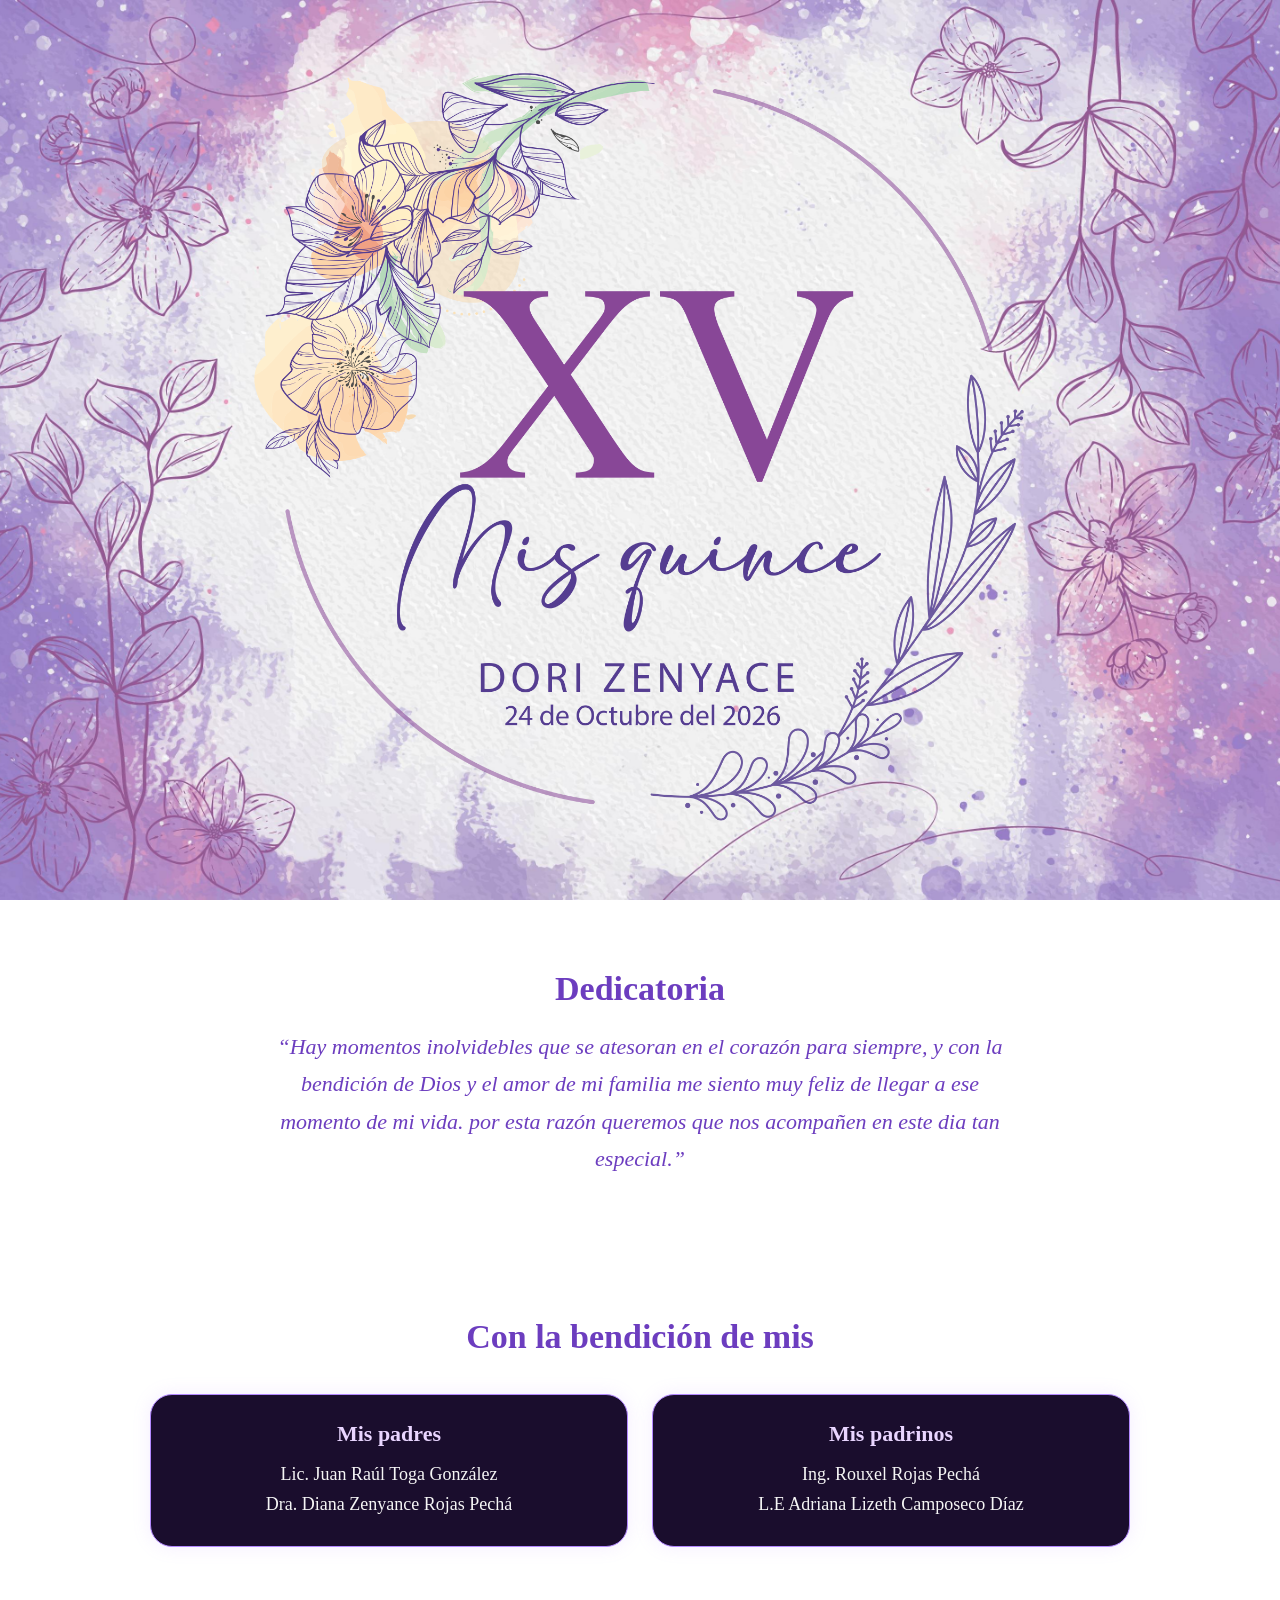
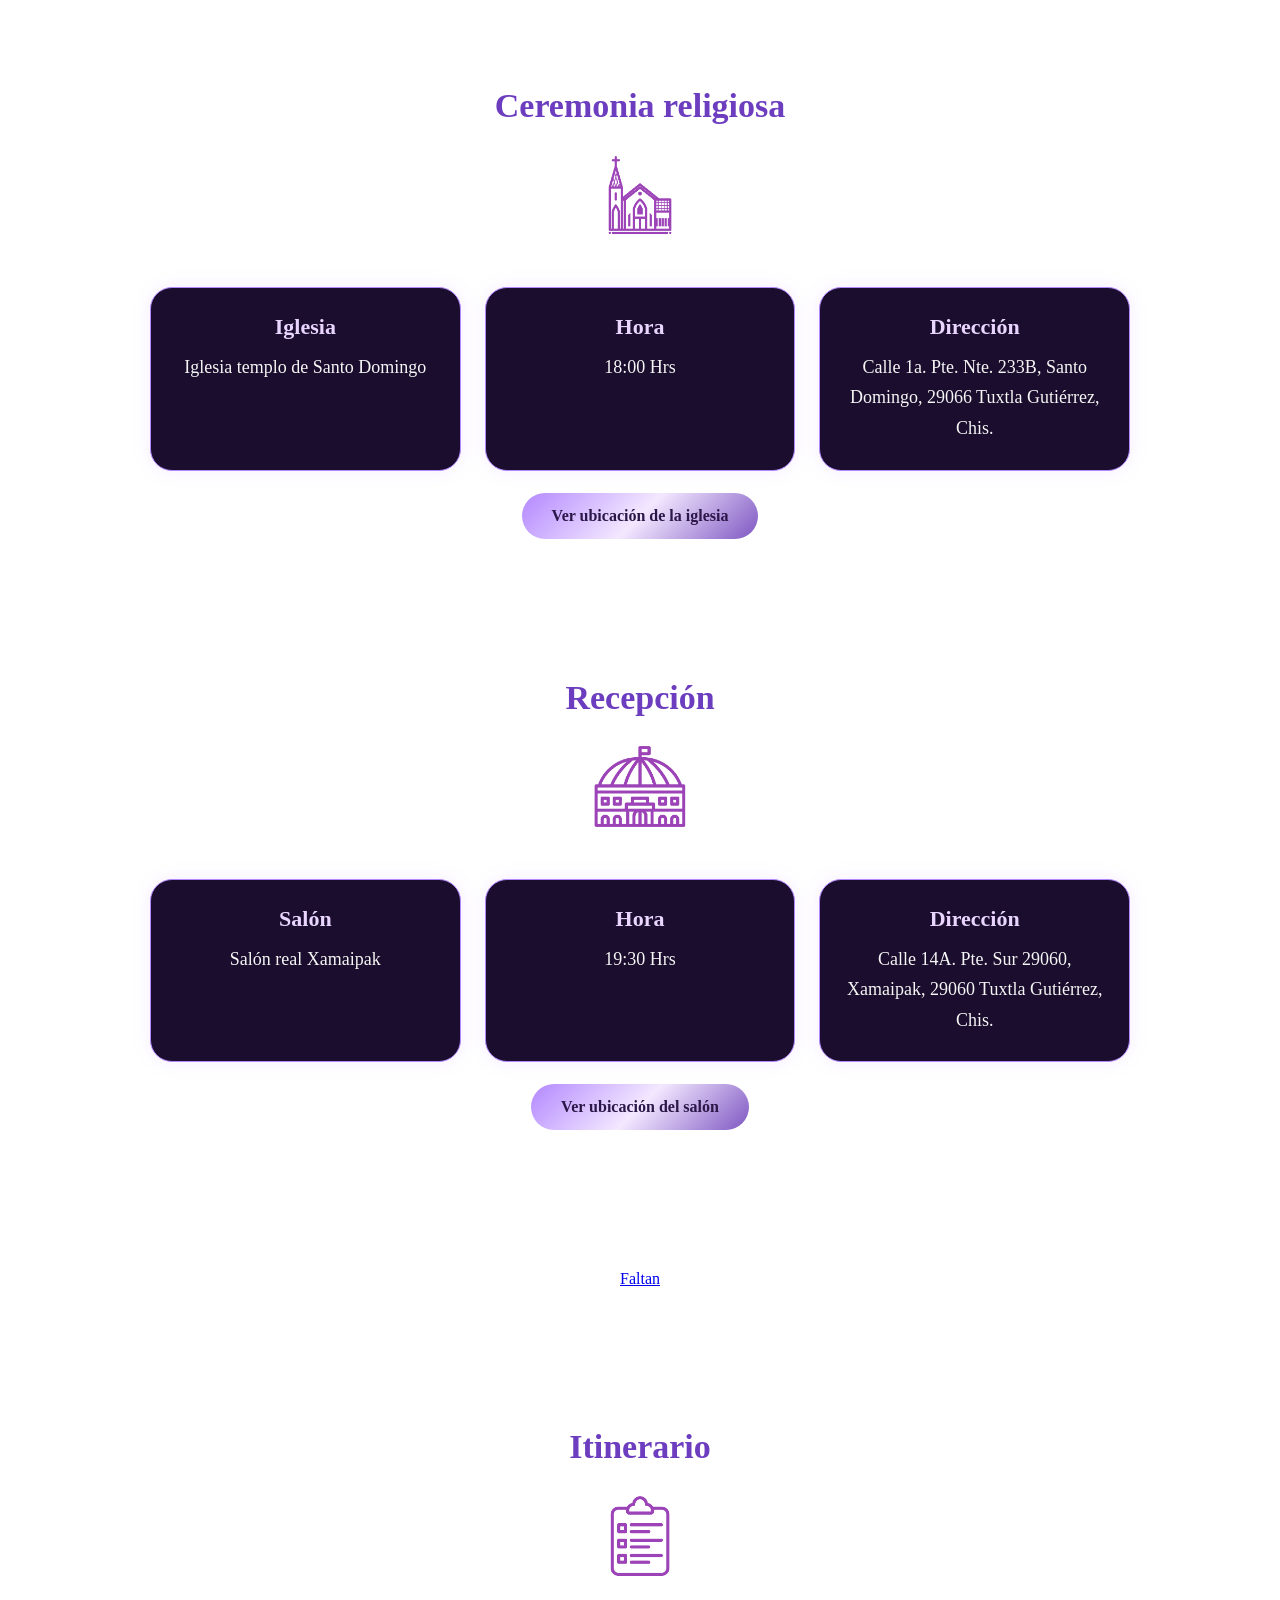
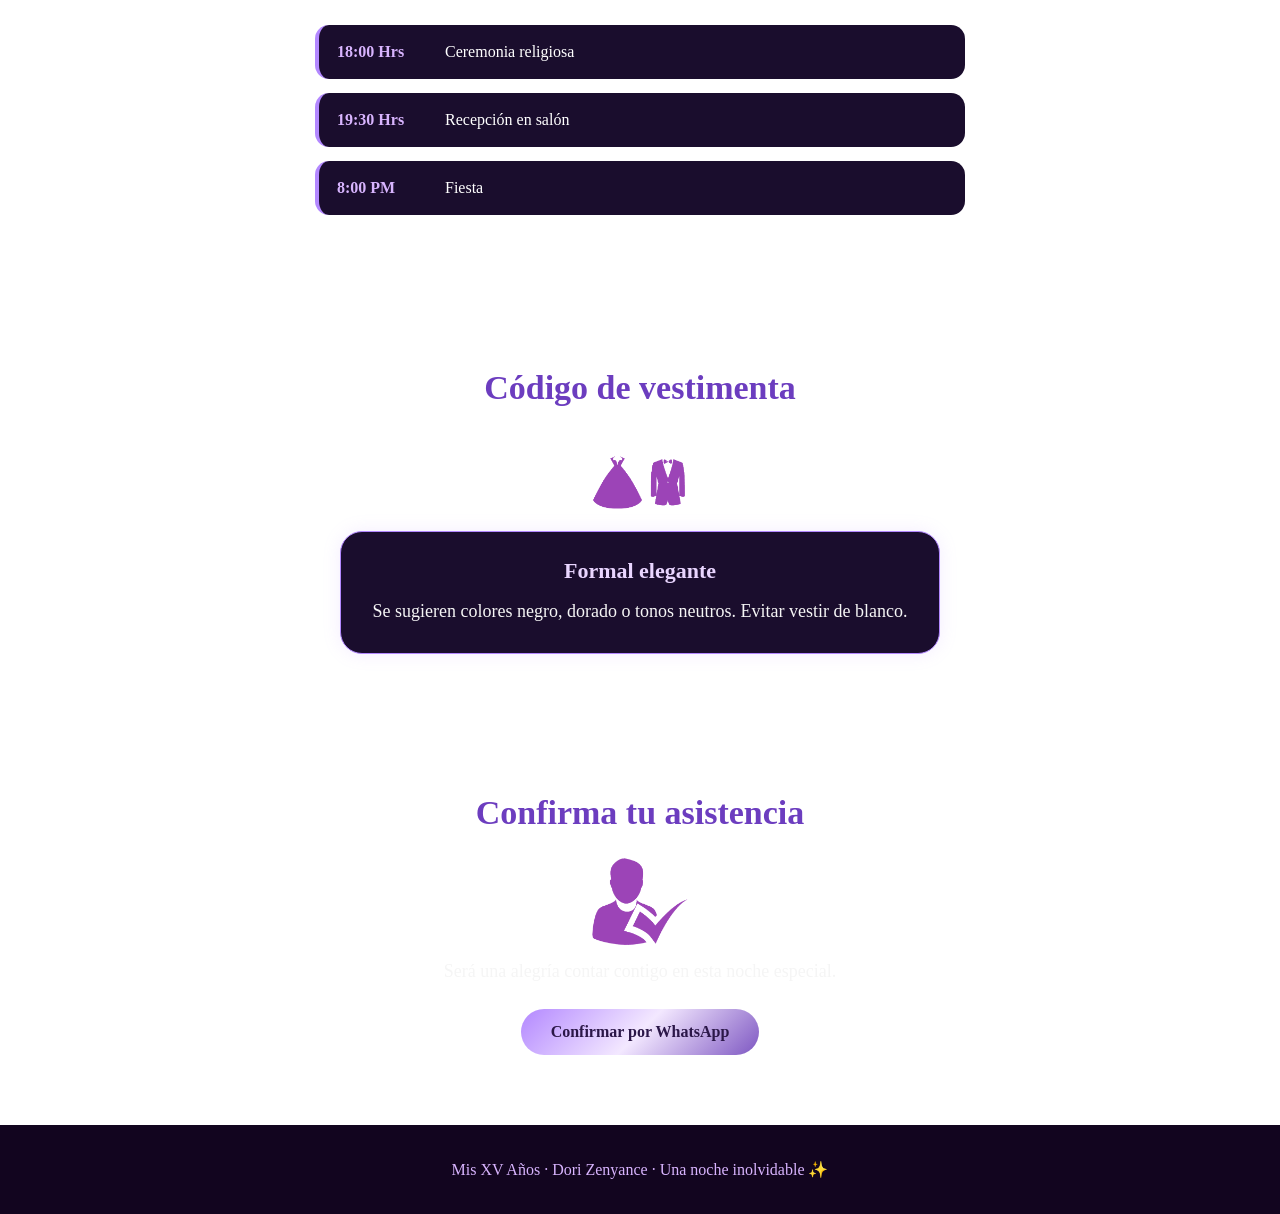
==== otra invitacion.html @ 2883765b "Add files via upload" ====
<!DOCTYPE html>
<html lang="es">
<head>
  <meta charset="UTF-8" />
  <meta name="viewport" content="width=device-width, initial-scale=1.0" />
  <title>Mis XV Años</title>
  <link rel="stylesheet" type="text/css" href="styles.css">
  <style>

    * {
      margin: 0;
      padding: 0;
      box-sizing: border-box;
    }

    body {
      font-family: Georgia, serif;
      color: white;
      overflow-x: hidden;
    }

    .envelope-screen {
      min-height: 100vh;
      display: flex;
      align-items: center;
      justify-content: center;
      text-align: center;
      padding: 30px;
    }



    .seal {
      position: absolute;
      top: 90px;
      left: 50%;
      transform: translateX(-50%);
      width: 70px;
      height: 70px;
      border-radius: 50%;
      background: linear-gradient(135deg, #b388ff, #f3e8ff, #7e57c2);
      color: #2b1748;
      display: flex;
      align-items: center;
      justify-content: center;
      font-weight: bold;
      z-index: 2;
      box-shadow: 0 0 18px rgba(179,136,255,.8);
    }

    .open-text {
      margin-top: 30px;
      color: #6C3DBF;
      letter-spacing: 2px;
    }


    .invitation.show {
      display: block;
    }
    .hero {
      min-height: 100vh;
      background:
        linear-gradient(rgba(43,23,72,.65), rgba(18,5,31,.9)),
      background-size: cover;
      background-position: center;
      display: flex;
      align-items: center;
      justify-content: center;
      padding: 35px;
      text-align: center;
    }

    .card {
      border: 1px solid #b388ff;
      border-radius: 28px;
      padding: 45px 28px;
      max-width: 620px;
      width: 100%;
      background: rgba(24,10,42,.78);
      box-shadow: 0 0 35px rgba(179,136,255,.35);
    }

    .subtitle {
      color: #6C3DBF;
      letter-spacing: 4px;
      text-transform: uppercase;
      font-size: 14px;
      margin-bottom: 16px;
    }

    h1 {
      color: #6C3DBF;
      font-size: 56px;
      margin-bottom: 12px;
    }

    .name {
      font-size: 36px;
      margin-bottom: 18px;
    }

    .date {
      color: #6C3DBF;
      font-size: 20px;
      margin-bottom: 22px;
    }

    section {
      padding: 70px 25px;
      text-align: center;
    }

    h2 {
      color: #6C3DBF;
      font-size: 34px;
      margin-bottom: 20px;
    }

    p {
      max-width: 720px;
      margin: auto;
      line-height: 1.7;
      font-size: 18px;
      color: #f5f5f5;
    }

    .quote {
      font-style: italic;
      color: #6C3DBF;
      font-size: 22px;
      max-width: 760px;
    }

    .grid {
      display: grid;
      grid-template-columns: repeat(auto-fit, minmax(230px, 1fr));
      gap: 24px;
      max-width: 980px;
      margin: 38px auto 0;
    }

    .box {
      background: #1a0d2d;
      border: 1px solid #b388ff;
      border-radius: 22px;
      padding: 26px;
      box-shadow: 0 0 18px rgba(179,136,255,.15);
    }

    .box h3 {
      color: #e9d5ff;
      margin-bottom: 12px;
      font-size: 22px;
    }

    .btn {
      display: inline-block;
      margin-top: 22px;
      padding: 14px 30px;
      background: linear-gradient(135deg, #b388ff, #f3e8ff, #7e57c2);
      color: #2b1748;
      text-decoration: none;
      border-radius: 40px;
      font-weight: bold;
      transition: .3s;
    }

    .btn:hover {
      transform: scale(1.05);
      box-shadow: 0 0 20px rgba(179,136,255,.75);
    }

    .itinerary {
      max-width: 650px;
      margin: 35px auto 0;
      text-align: left;
    }

    .item {
      display: flex;
      gap: 18px;
      padding: 18px;
      margin-bottom: 14px;
      background: #1a0d2d;
      border-left: 4px solid #b388ff;
      border-radius: 14px;
    }

    .time {
      color: #d8b4fe;
      font-weight: bold;
      min-width: 90px;
    }

    footer {
      background: #12051f;
      color: #d8b4fe;
      text-align: center;
      padding: 35px 20px;
    }

    @keyframes fadeIn {
      from {
        opacity: 0;
        transform: translateY(25px);
      }
      to {
        opacity: 1;
        transform: translateY(0);
      }
    }

    @media(max-width: 600px) {
      h1 {
        font-size: 42px;
      }

      .name {
        font-size: 30px;
      }

      .envelope-box {
        width: 280px;
        height: 190px;
      }
    }
  </style>
</head>
   
  <main class="invitation" id="invitation">

    <header class="hero">
      <div style="text-align: center;">
    <a href="">
        <img src="nombre.png" alt="Descripción de la imagen" width="800" style="display: inline-block;">
    </a>
</div>
    </header>

    <section>
      <h2>Dedicatoria</h2>
      <p class="quote">
        “Hay momentos inolvidebles que se atesoran en el corazón para siempre, y con la bendición de Dios y el amor de mi familia me siento muy feliz de llegar a ese momento de mi vida.
        por esta razón queremos que nos acompañen en este dia tan especial.”
      </p>
    </section>

    <section>
      <h2>Con la bendición de mis </h2>
      <div class="grid">
        <div class="box">
          <h3>Mis padres</h3>
          <p>Lic. Juan Raúl Toga González</p>
          <p>Dra. Diana Zenyance Rojas Pechá</p>
        </div>

        <div class="box">
          <h3>Mis padrinos</h3>
          <p>Ing. Rouxel Rojas Pechá</p>
          <p>L.E Adriana Lizeth Camposeco Díaz</p>
        </div>
      </div>
    </section>

    <section>
      <h2>Ceremonia religiosa</h2>
      <div style="text-align: center;">
    <a href="">
        <img src="iglesia.png" alt="" width="100" style="display: inline-block;">
    </a>
</div>
      <div class="grid">
        <div class="box">
          <h3>Iglesia</h3>
          <p>Iglesia templo de Santo Domingo</p>
        </div>

        <div class="box">
          <h3>Hora</h3>
          <p>18:00 Hrs</p>
        </div>

        <div class="box">
          <h3>Dirección</h3>
          <p>Calle 1a. Pte. Nte. 233B, Santo Domingo, 29066 Tuxtla Gutiérrez, Chis.</p>
        </div>
      </div>

      <a class="btn" href="https://maps.app.goo.gl/EAvvusQgfJaiR89K9?g_st=aw" target="_blank">
        Ver ubicación de la iglesia
      </a>
    </section>

    <section>
      <h2>Recepción</h2>
      <div style="text-align: center;">
    <a href="">
        <img src="salon.png" alt="" width="100" style="display: inline-block;">
    </a>
</div>
      <div class="grid">
        <div class="box">
          <h3>Salón</h3>
          <p>Salón real Xamaipak</p>
        </div>

        <div class="box">
          <h3>Hora</h3>
          <p>19:30 Hrs</p>
        </div>

        <div class="box">
          <h3>Dirección</h3>
          <p>Calle 14A. Pte. Sur 29060, Xamaipak, 29060 Tuxtla Gutiérrez, Chis.</p>
        </div>
      </div>

      <a class="btn" href="https://maps.app.goo.gl/Gp3e5TRpC778Jdrz5?g_st=aw" target="_blank">
        Ver ubicación del salón
      </a>
    </section>

    <section>
      <script src="https://cdn.logwork.com/widget/countdown.js"></script>
<a href="https://logwork.com/countdown-bkx8" class="countdown-timer" data-timezone="Europe/London" data-language="es" data-textcolor="#6c3dbf" data-date="2026-10-24 18:00" data-background="#6c3dbf" data-digitscolor="#ffffff" data-unitscolor="#6c3dbf">Faltan</a>
      
    </section>

    <section>
   
      <h2>Itinerario</h2>
      <div style="text-align: center;">
    <a href="">
        <img src="itine.png" alt="" width="100" style="display: inline-block;">
    </a>
</div>

      <div class="itinerary">
        <div class="item">
          <div class="time">18:00 Hrs</div>
          <div>Ceremonia religiosa</div>
        </div>

        <div class="item">
          <div class="time">19:30 Hrs</div>
          <div>Recepción en salón</div>
        </div>

        <div class="item">
          <div class="time">8:00 PM</div>
          <div>Fiesta</div>
        </div>
      </div>
    </section>

    <section>
      <h2>Código de vestimenta</h2>
      <div style="text-align: center;">
    <a href="">
        <img src="codigo.png" alt="" width="100" style="display: inline-block;">
    </a>
</div>
      <div class="box" style="max-width: 600px; margin: auto;">
        <h3>Formal elegante</h3>
        <p>
          Se sugieren colores negro, dorado o tonos neutros.
          Evitar vestir de blanco.
        </p>
      </div>
    </section>

    <section>
      <h2>Confirma tu asistencia</h2>
      <div style="text-align: center;">
    <a href="">
        <img src="asitencia.png" alt="" width="100" style="display: inline-block;">
    </a>
</div>
      <p>Será una alegría contar contigo en esta noche especial.</p>

      <a class="btn" href="https://wa.me/9612558043?text=Hola,%20confirmo%20mi%20asistencia%20a%20los%20XV%20años" target="_blank">
        Confirmar por WhatsApp
      </a>
    </section>

    <footer>
      Mis XV Años · Dori Zenyance · Una noche inolvidable ✨
    </footer>

  </main>

  <script>
    function openInvitation() {
      const envelope = document.getElementById("envelope");
      const envelopeScreen = document.getElementById("envelopeScreen");
      const invitation = document.getElementById("invitation");

      envelope.classList.add("open");

      setTimeout(() => {
        envelopeScreen.style.display = "none";
        invitation.classList.add("show");
        window.scrollTo(0, 0);
      }, 1000);
    }
  </script>

</body>
</html>
---- styles.css ----
body{
	background-image: url(img/4045579.jpg);
	 background-size: cover;
    background-position: center;
    background-repeat: no-repeat;
    background-attachment: fixed;
    height: 100vh;
    margin: 0;

}
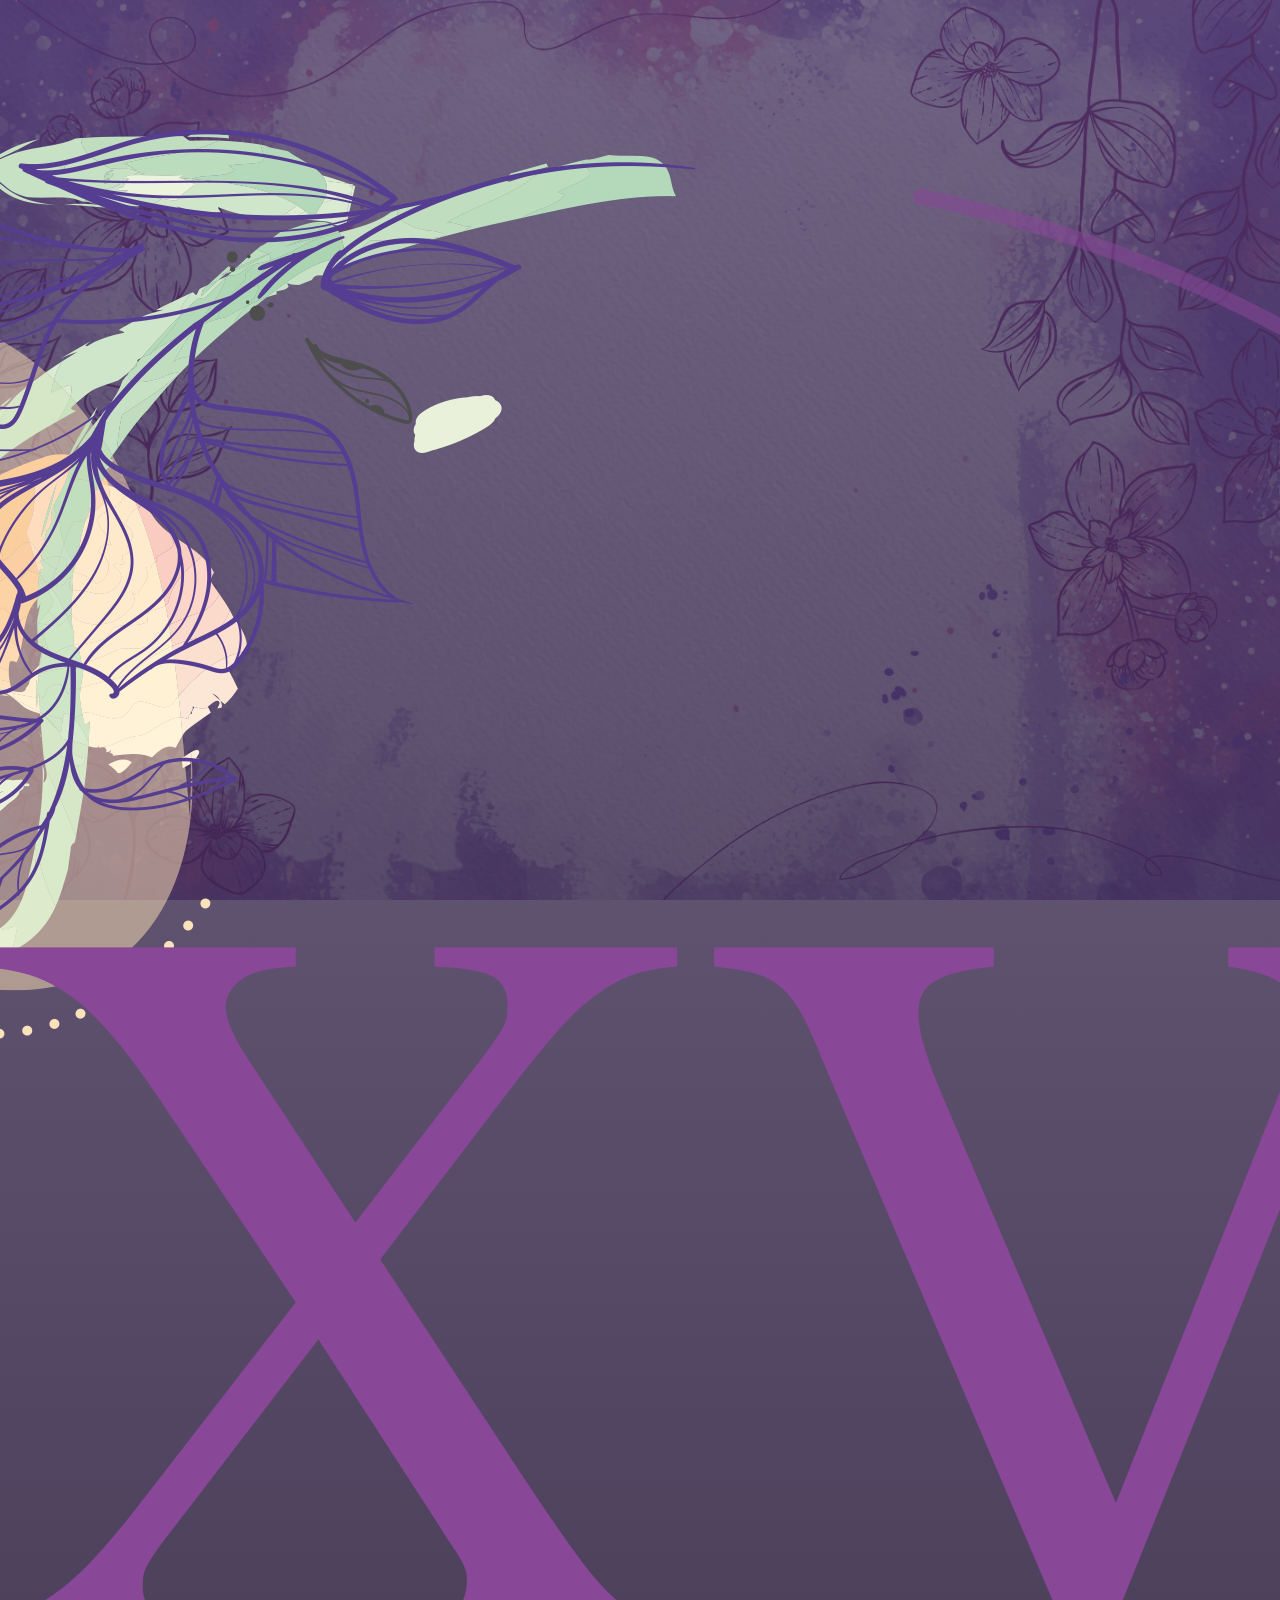
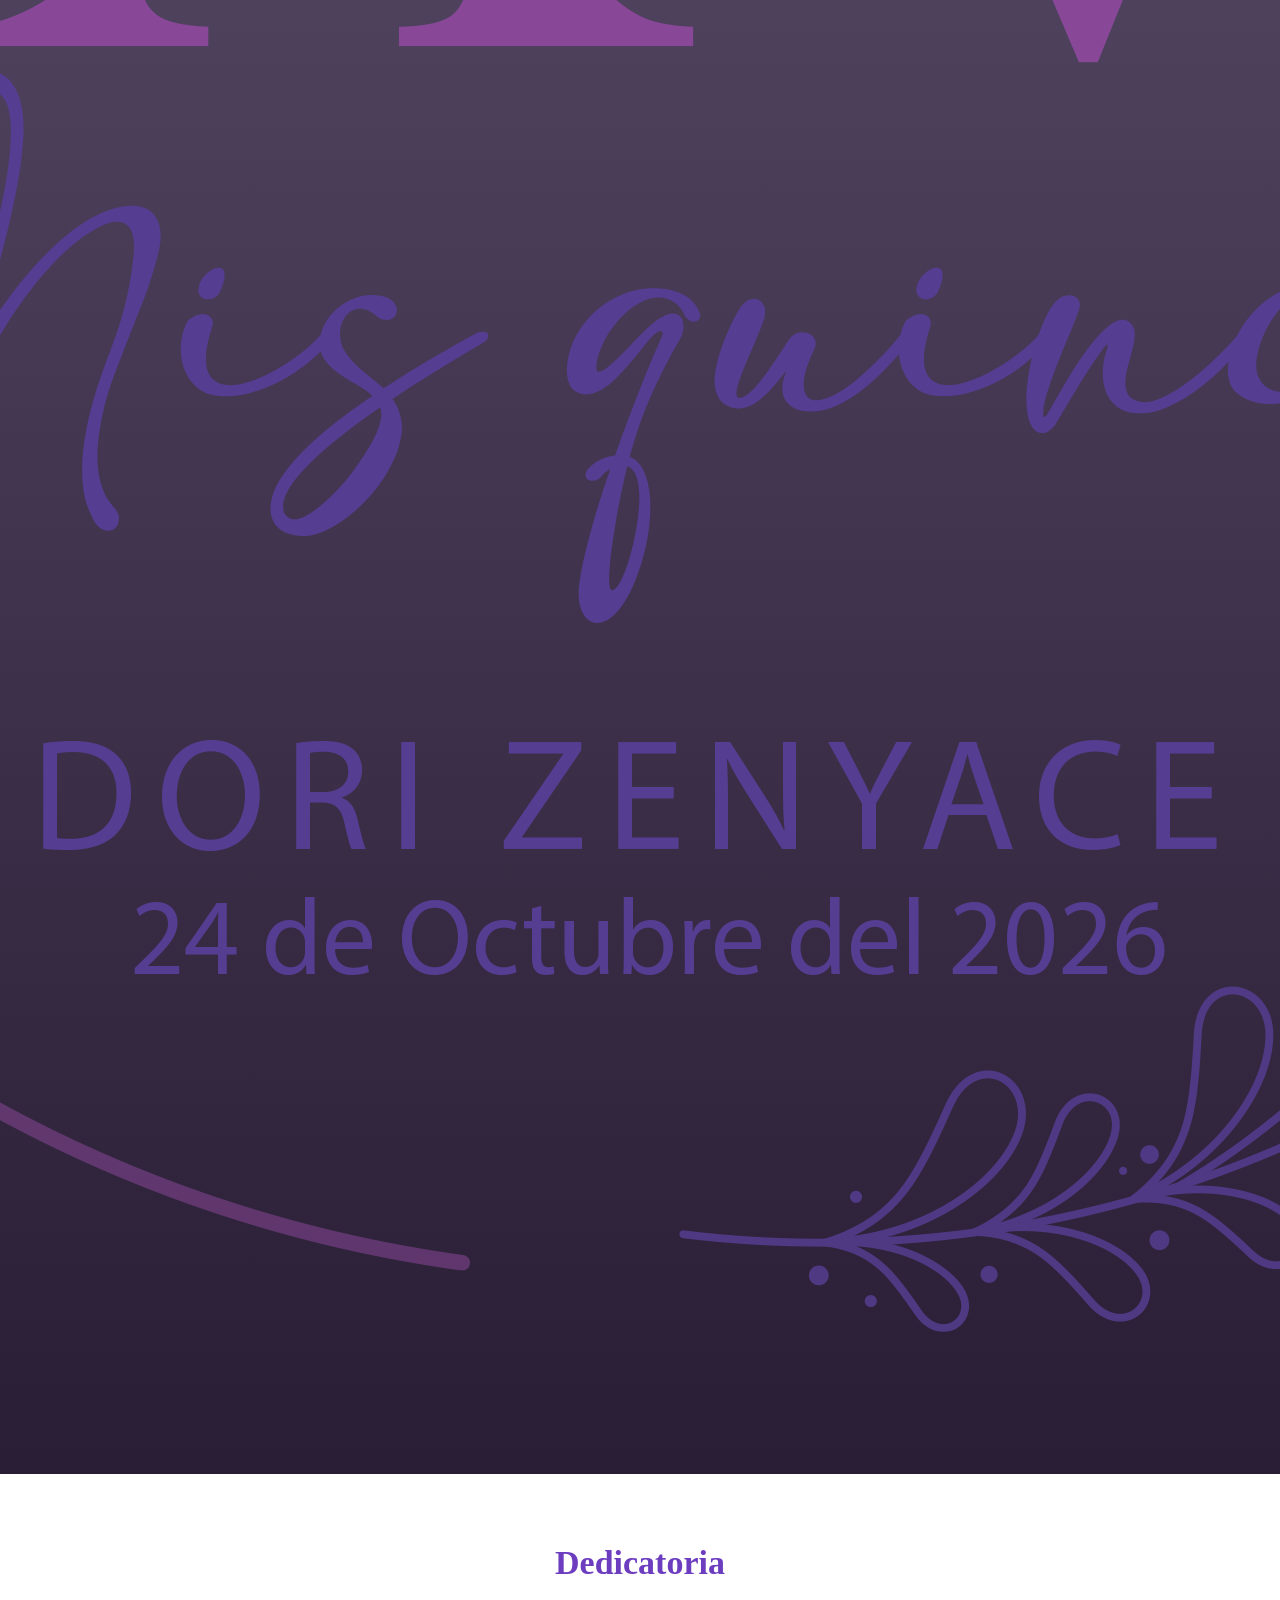
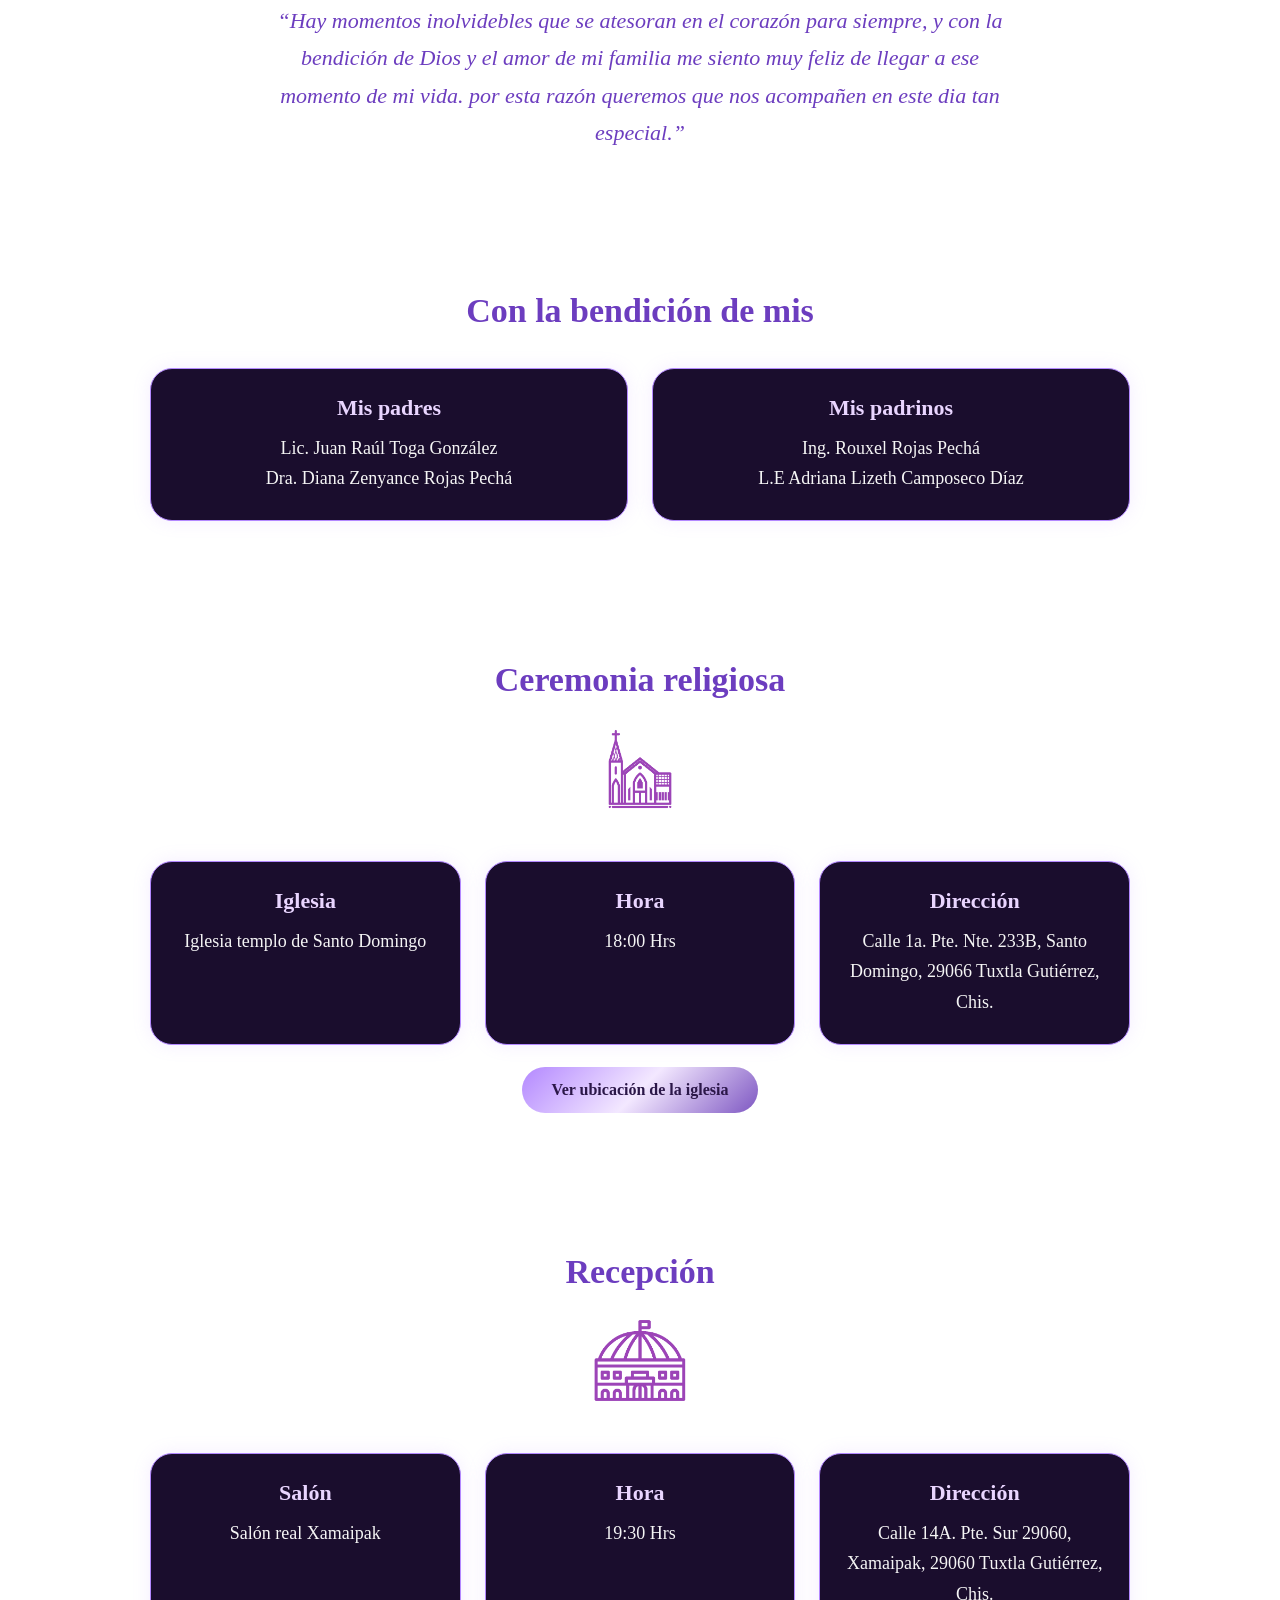
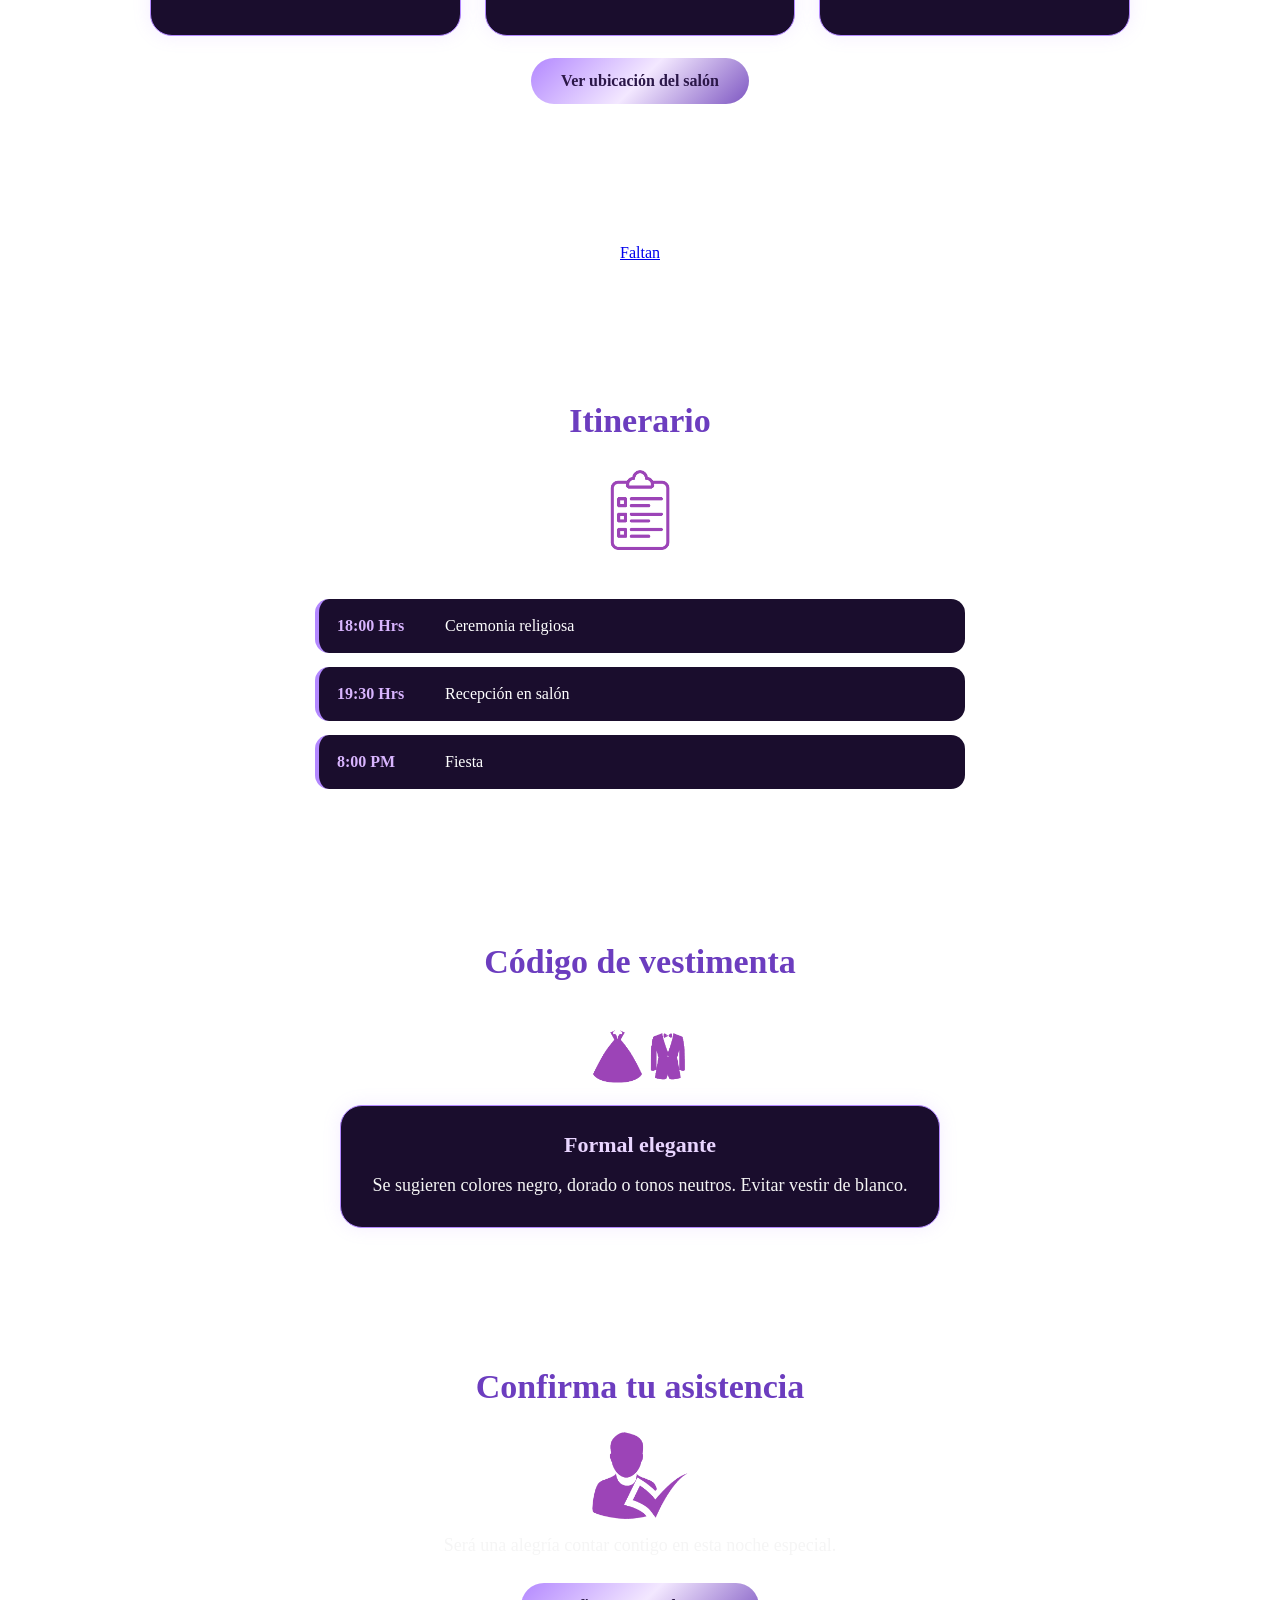
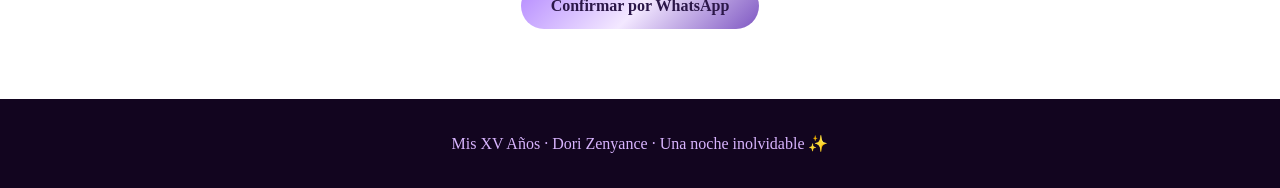
==== commit 05044541: "Update otra invitacion.html" ====
--- a/otra invitacion.html
+++ b/otra invitacion.html
@@ -61,7 +61,7 @@
     .hero {
       min-height: 100vh;
       background:
-        linear-gradient(rgba(43,23,72,.65), rgba(18,5,31,.9)),
+        linear-gradient(rgba(43,23,72,.65), rgba(18,5,31,.9));
       background-size: cover;
       background-position: center;
       display: flex;
@@ -227,13 +227,13 @@
     }
   </style>
 </head>
-   
+<body>
   <main class="invitation" id="invitation">
 
     <header class="hero">
       <div style="text-align: center;">
     <a href="">
-        <img src="nombre.png" alt="Descripción de la imagen" width="800" style="display: inline-block;">
+        <img class="nombre.png" src="nombre.png" alt="Descripción de la imagen" style="display: inline-block;">
     </a>
 </div>
     </header>
@@ -267,7 +267,7 @@
       <h2>Ceremonia religiosa</h2>
       <div style="text-align: center;">
     <a href="">
-        <img src="iglesia.png" alt="" width="100" style="display: inline-block;">
+        <img class="icono" src="iglesia.png" alt="" width="100">
     </a>
 </div>
       <div class="grid">
@@ -407,4 +407,4 @@
   </script>
 
 </body>
-</html>+</html>
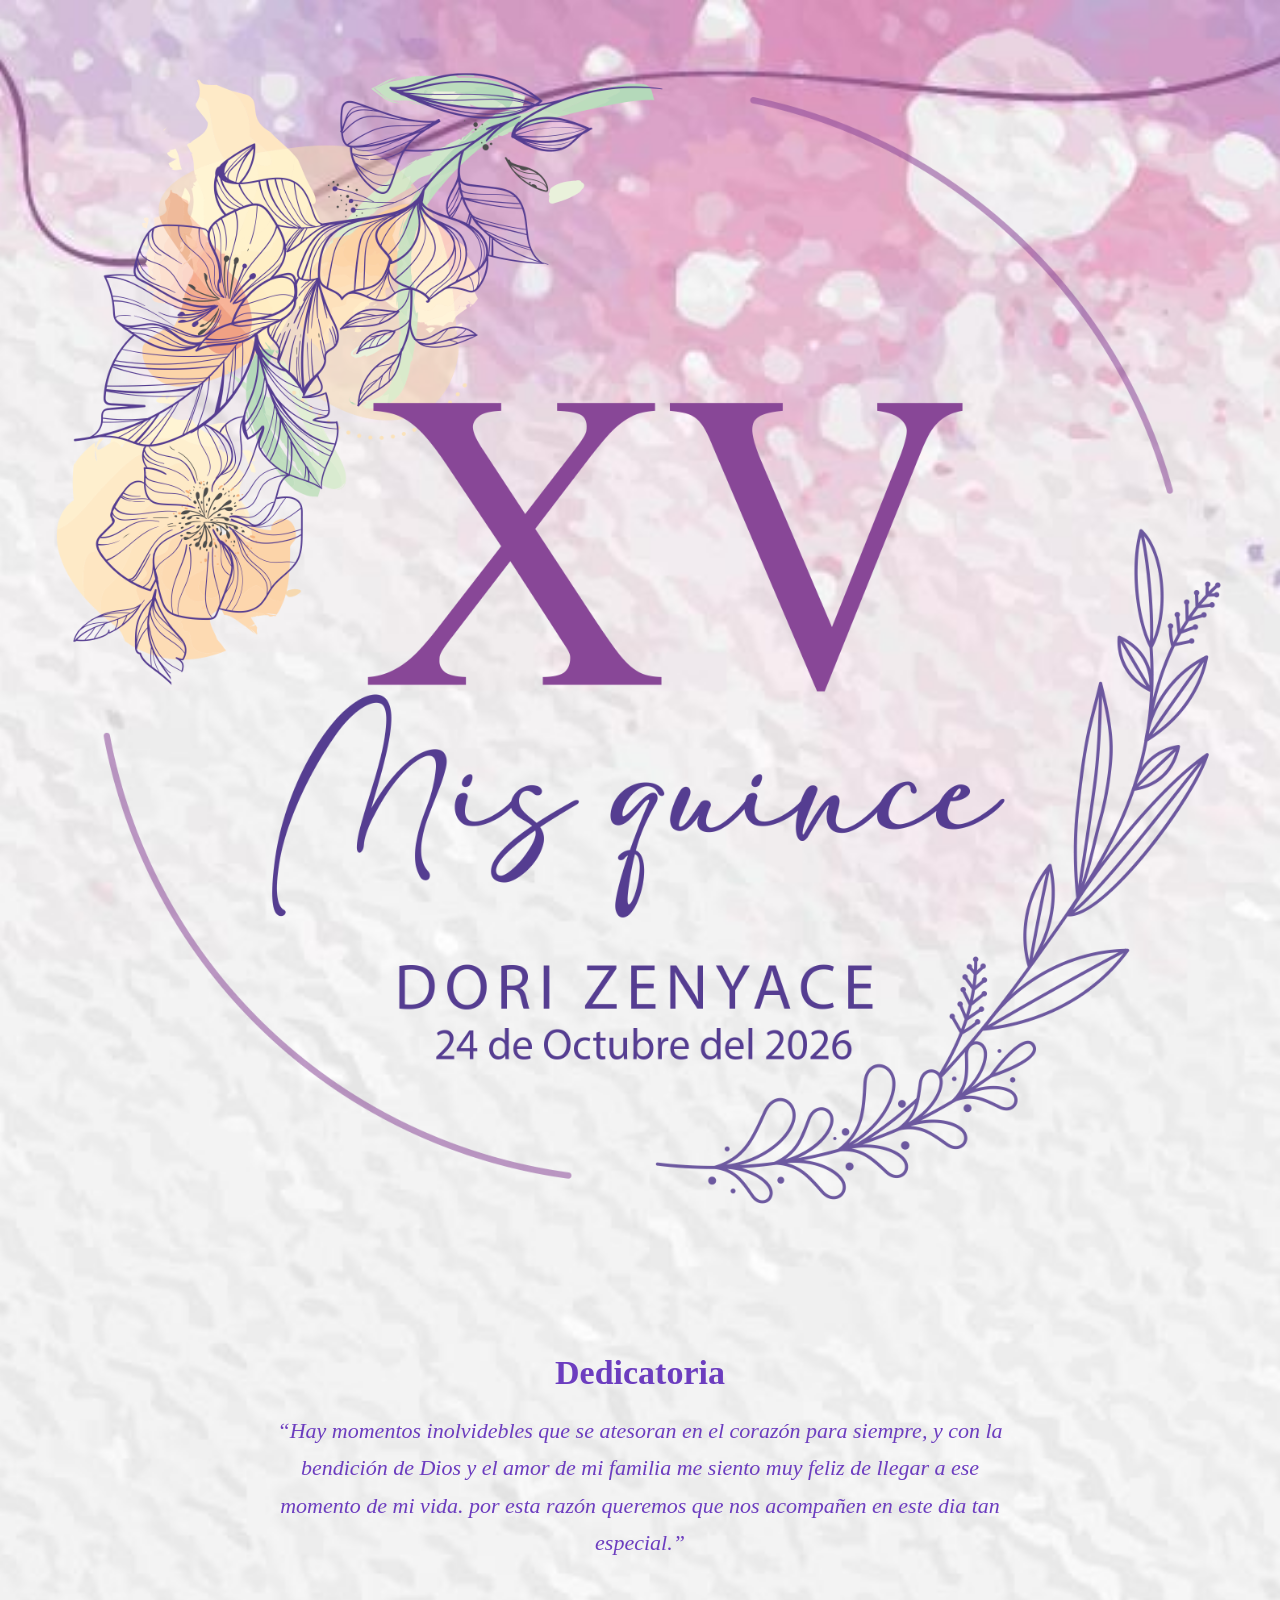
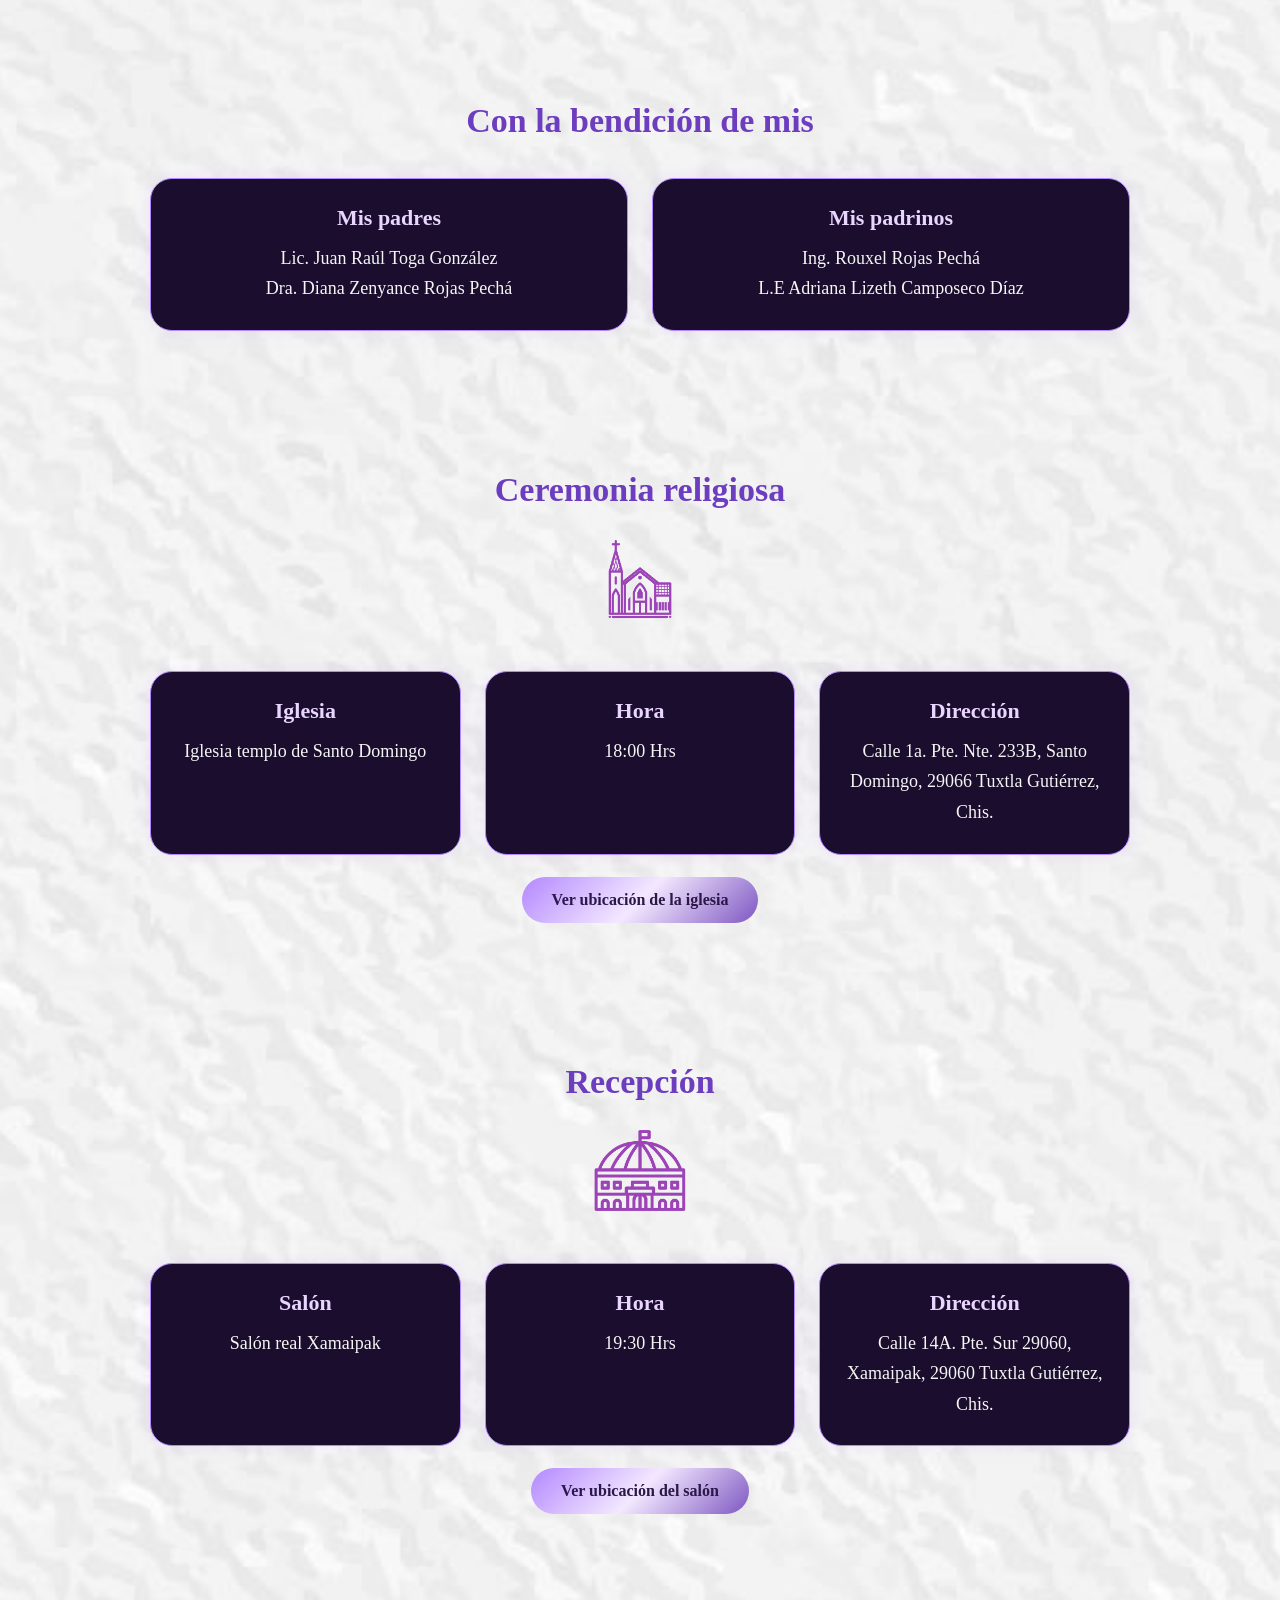
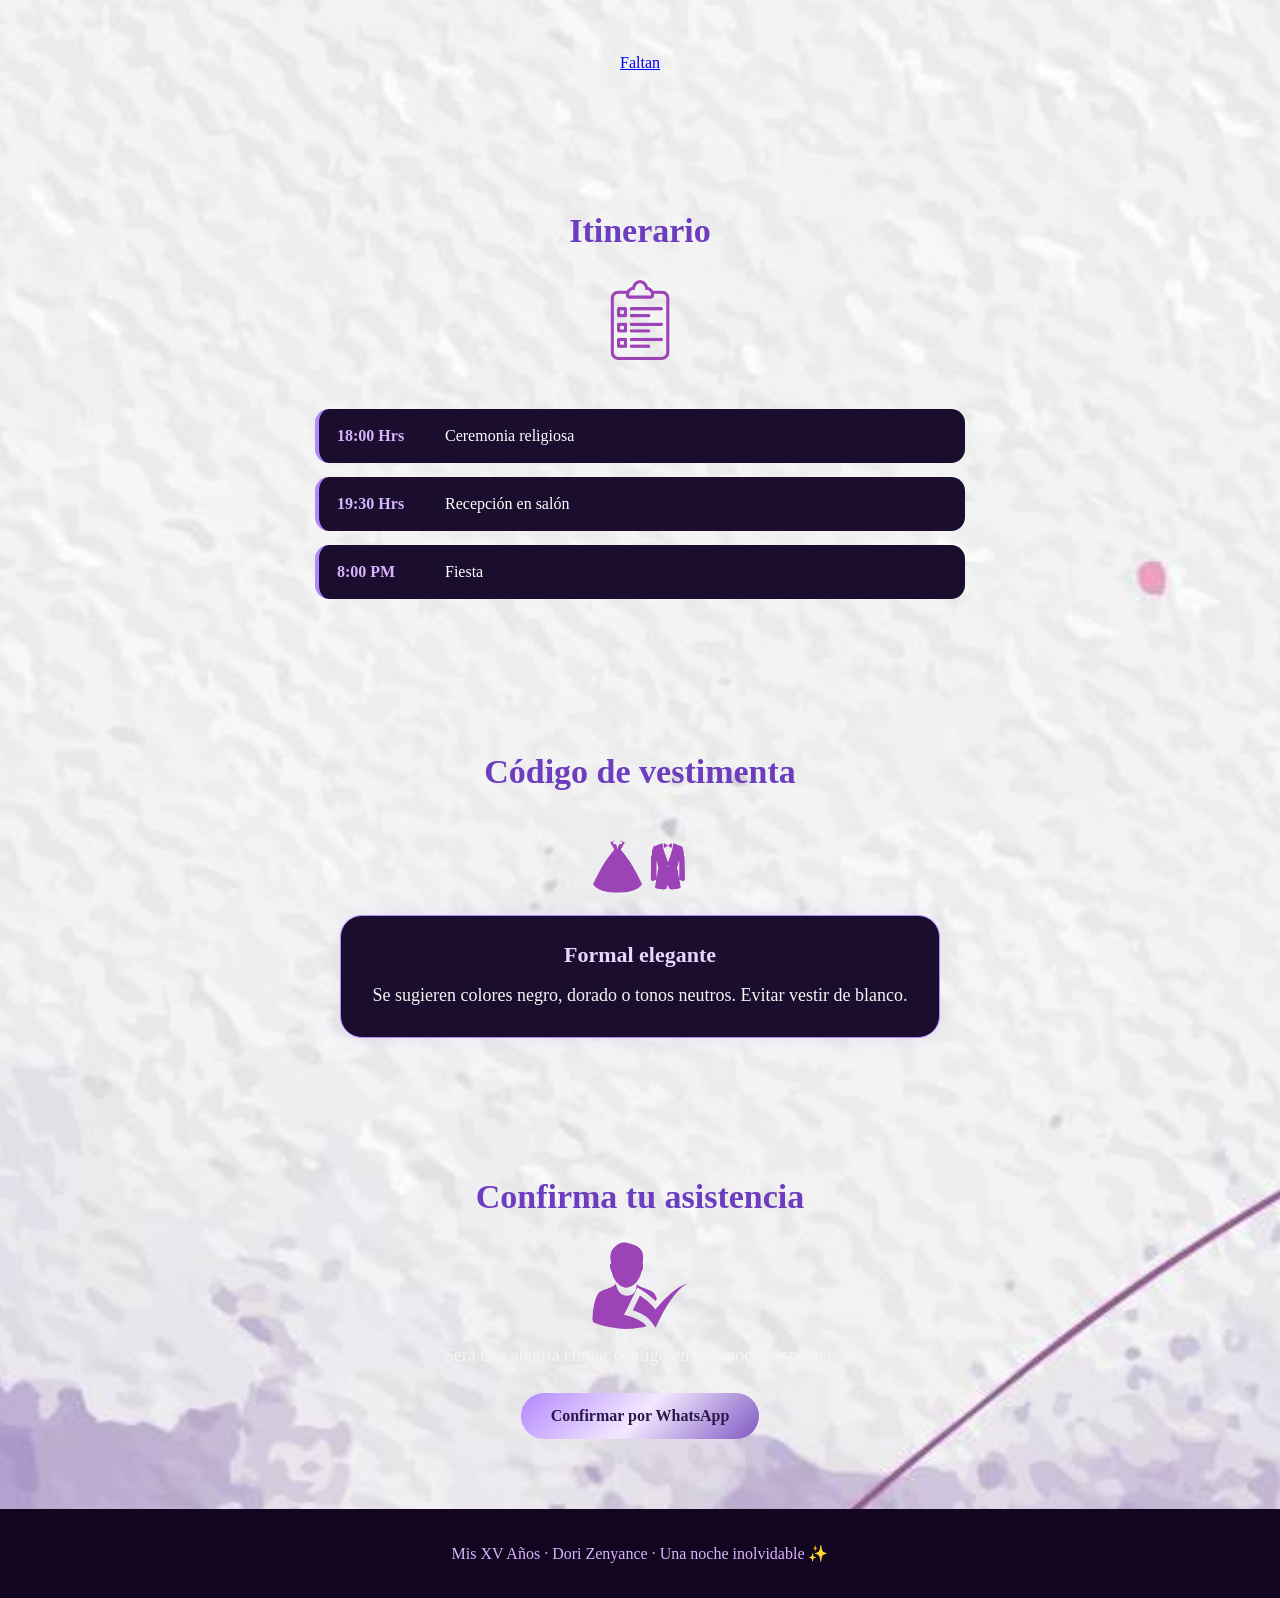
==== commit 178a9814: "Update otra invitacion.html" ====
--- a/otra invitacion.html
+++ b/otra invitacion.html
@@ -60,10 +60,6 @@
     }
     .hero {
       min-height: 100vh;
-      background:
-        linear-gradient(rgba(43,23,72,.65), rgba(18,5,31,.9));
-      background-size: cover;
-      background-position: center;
       display: flex;
       align-items: center;
       justify-content: center;
--- a/styles.css
+++ b/styles.css
@@ -3,8 +3,79 @@
 	 background-size: cover;
     background-position: center;
     background-repeat: no-repeat;
-    background-attachment: fixed;
-    height: 100vh;
+	background-attachment: scroll;
+    min-height: 100vh;
     margin: 0;
 
-}+}
+	img {
+  max-width: 100%;
+  height: auto;
+}
+	.nombre-img {
+  width: 100%;
+  max-width: 800px;
+  height: auto;
+}
+	@media (max-width: 600px) {
+  .hero {
+    min-height: auto;
+    padding: 25px 15px;
+  }
+
+  section {
+    padding: 45px 16px;
+  }
+
+  h1 {
+    font-size: 38px;
+  }
+
+  h2 {
+    font-size: 28px;
+  }
+
+  .name {
+    font-size: 28px;
+  }
+
+  p {
+    font-size: 16px;
+  }
+
+  .quote {
+    font-size: 18px;
+  }
+
+  .grid {
+    grid-template-columns: 1fr;
+    gap: 18px;
+  }
+
+  .box {
+    padding: 20px;
+  }
+
+  .item {
+    flex-direction: column;
+    gap: 6px;
+    text-align: center;
+  }
+
+  .time {
+    min-width: auto;
+  }
+
+  .btn {
+    width: 100%;
+    max-width: 320px;
+    padding: 14px 18px;
+  }
+}
+	.icono {
+  width: 100px;
+  max-width: 35%;
+  height: auto;
+}
+
+}
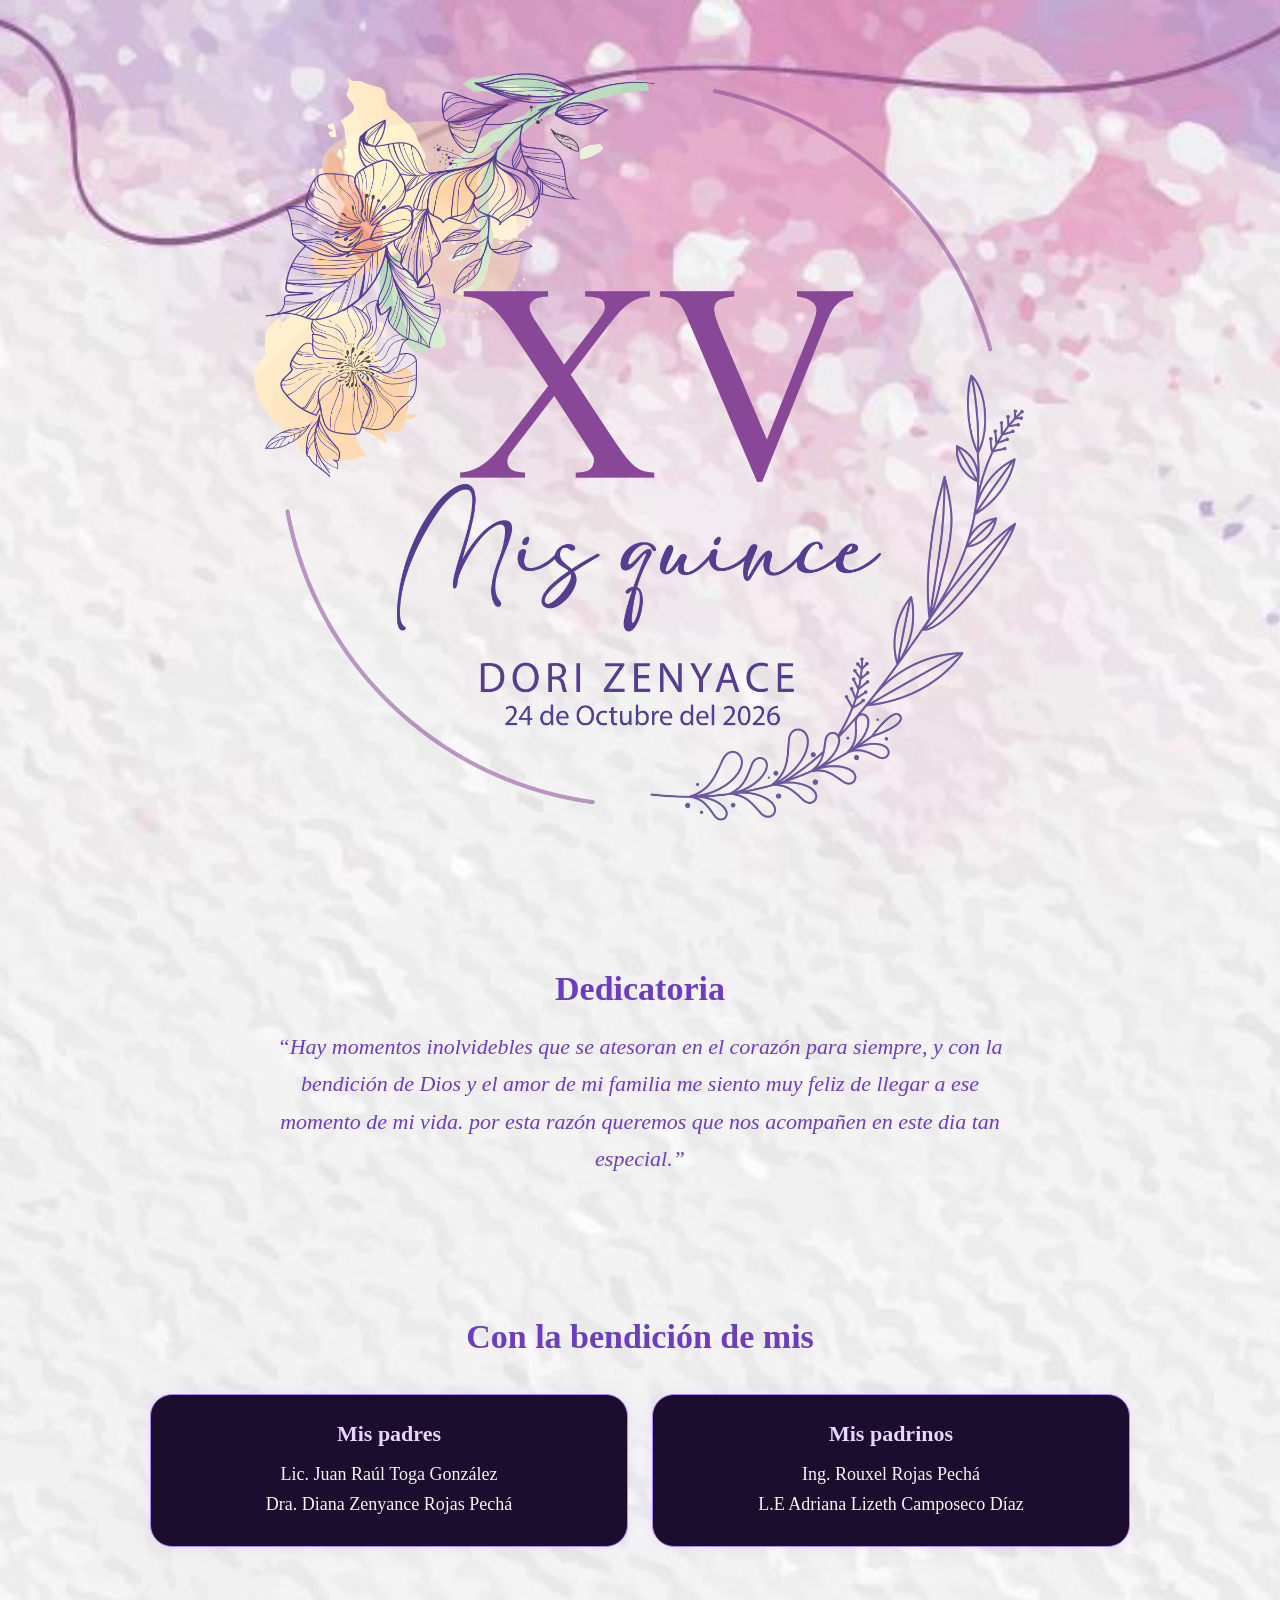
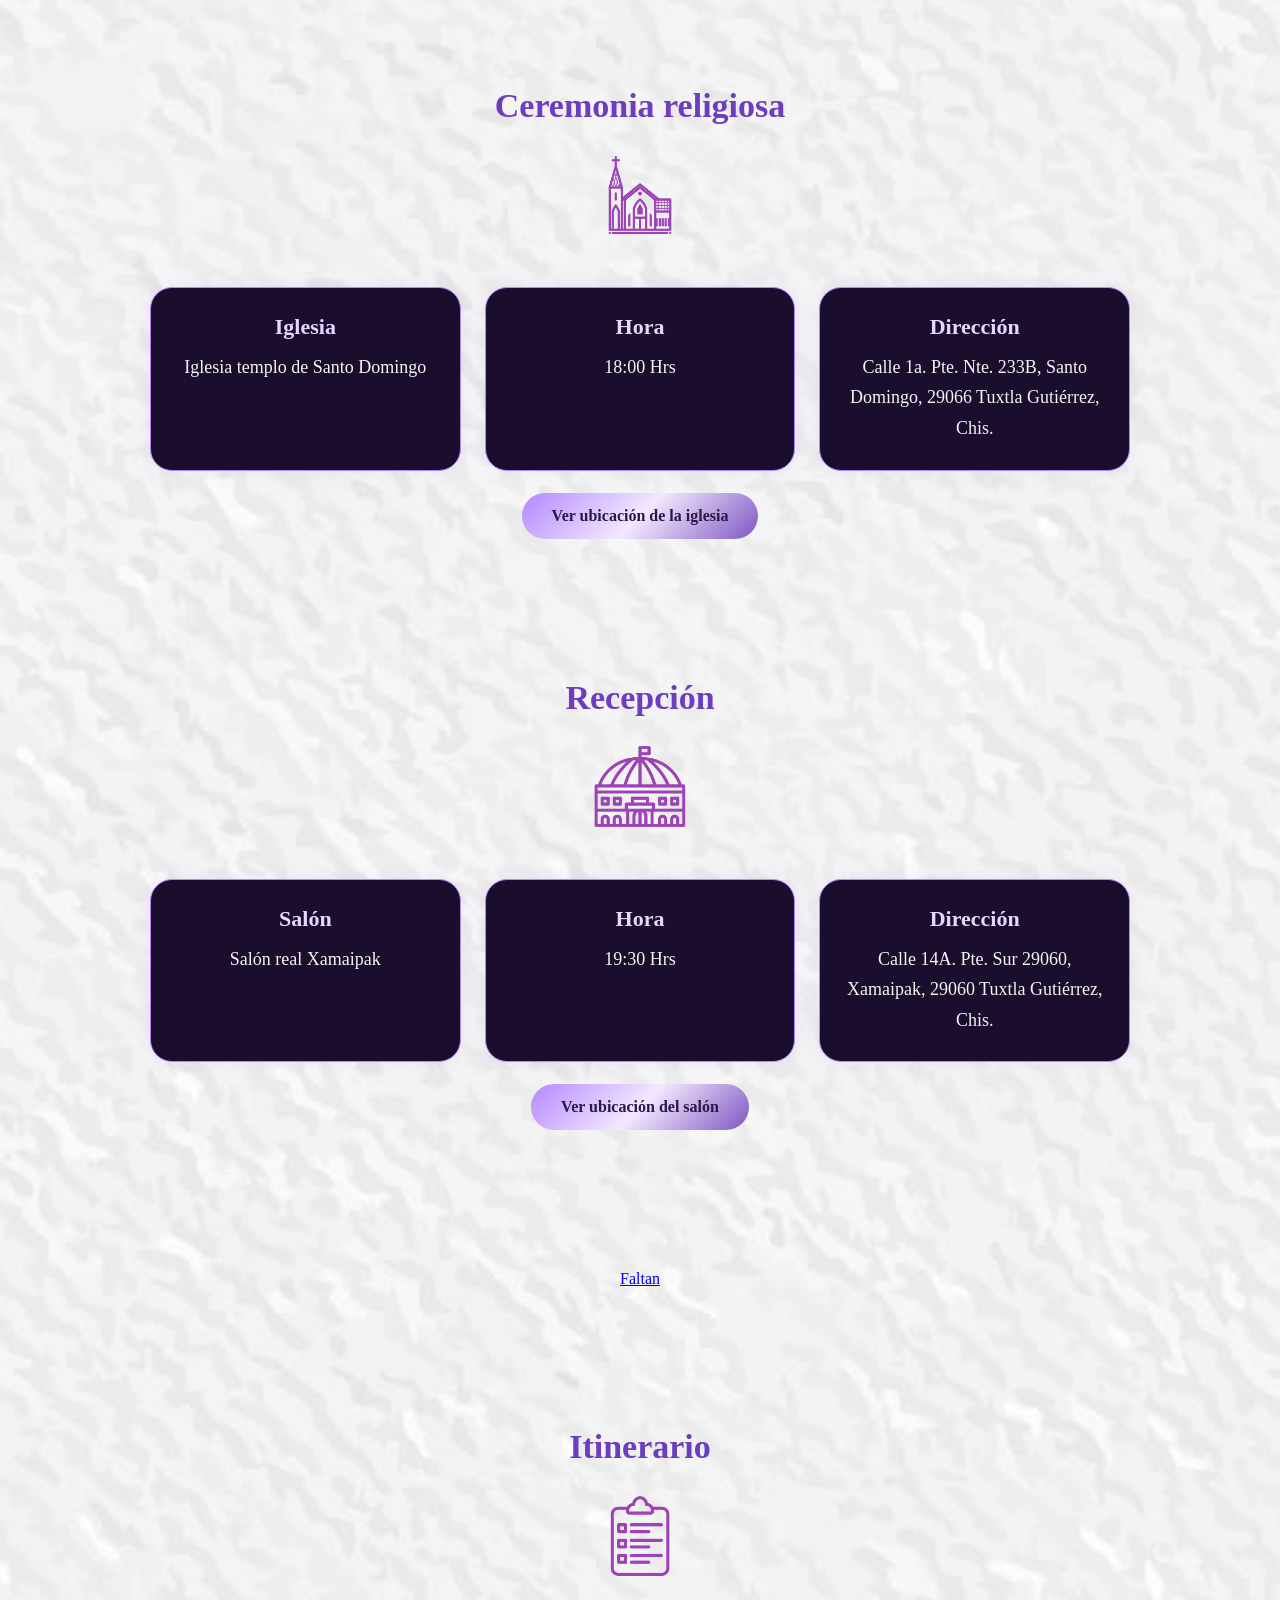
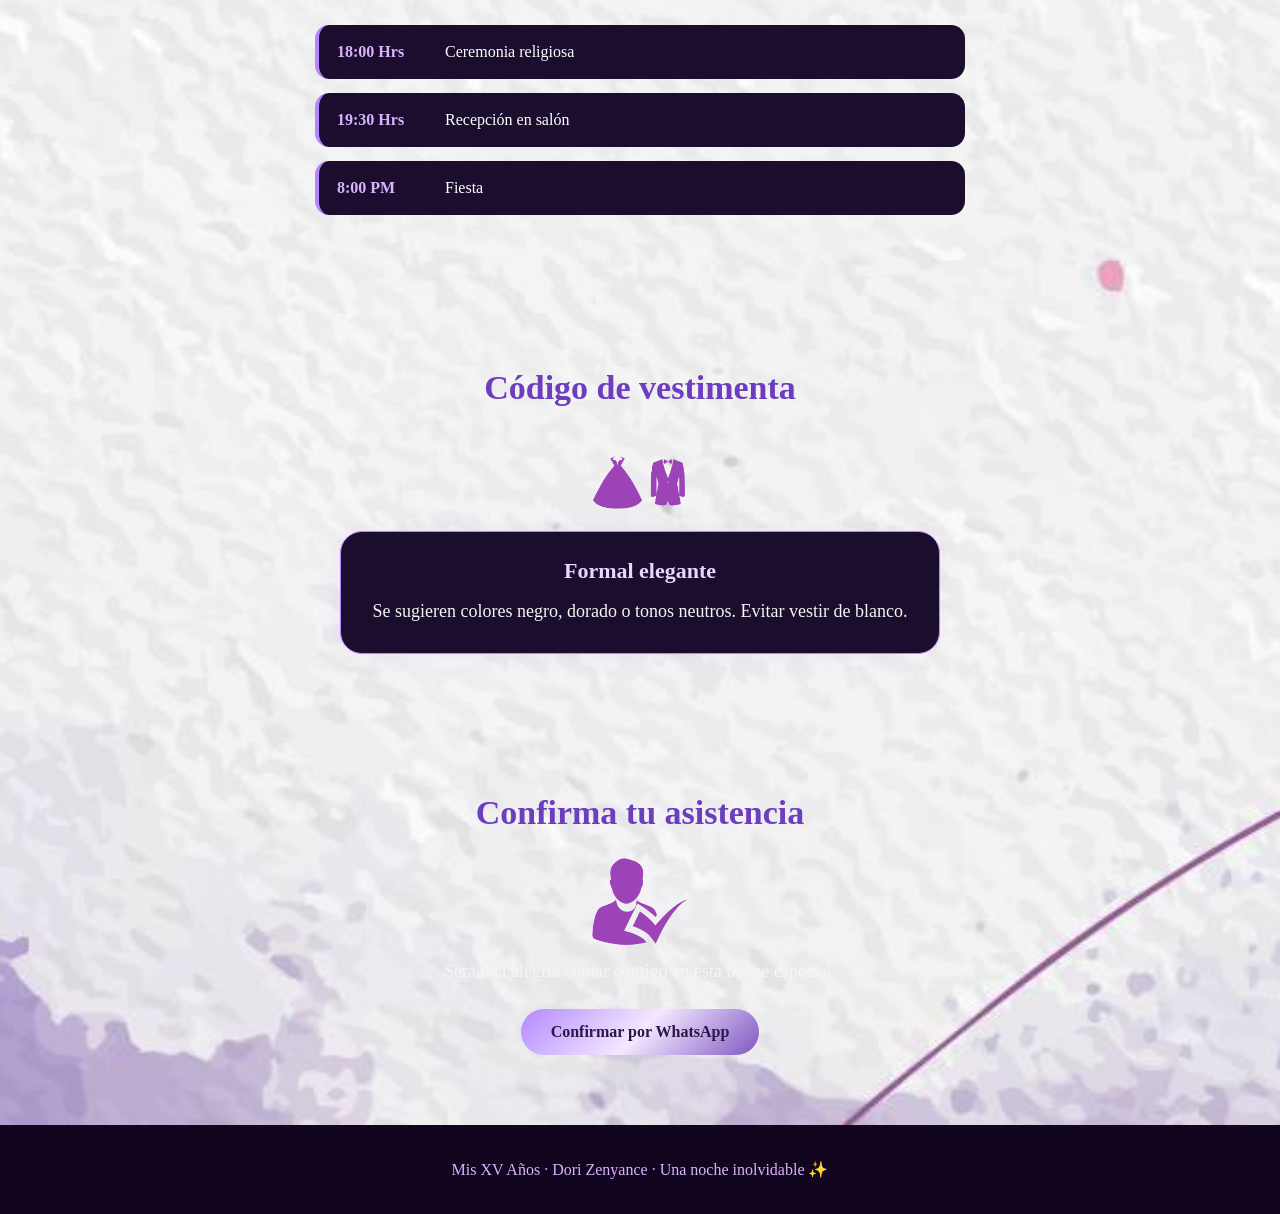
==== commit 9022e151: "Update otra invitacion.html" ====
--- a/otra invitacion.html
+++ b/otra invitacion.html
@@ -60,6 +60,10 @@
     }
     .hero {
       min-height: 100vh;
+      background:
+        linear-gradient(rgba(43,23,72,.65), rgba(18,5,31,.9)),
+      background-size: cover;
+      background-position: center;
       display: flex;
       align-items: center;
       justify-content: center;
@@ -223,13 +227,13 @@
     }
   </style>
 </head>
-<body>
+   
   <main class="invitation" id="invitation">
 
     <header class="hero">
       <div style="text-align: center;">
     <a href="">
-        <img class="nombre.png" src="nombre.png" alt="Descripción de la imagen" style="display: inline-block;">
+        <img src="nombre.png" alt="Descripción de la imagen" width="800" style="display: inline-block;">
     </a>
 </div>
     </header>
@@ -263,7 +267,7 @@
       <h2>Ceremonia religiosa</h2>
       <div style="text-align: center;">
     <a href="">
-        <img class="icono" src="iglesia.png" alt="" width="100">
+        <img src="iglesia.png" alt="" width="100" style="display: inline-block;">
     </a>
 </div>
       <div class="grid">
--- a/styles.css
+++ b/styles.css
@@ -78,4 +78,3 @@
   height: auto;
 }
 
-}
